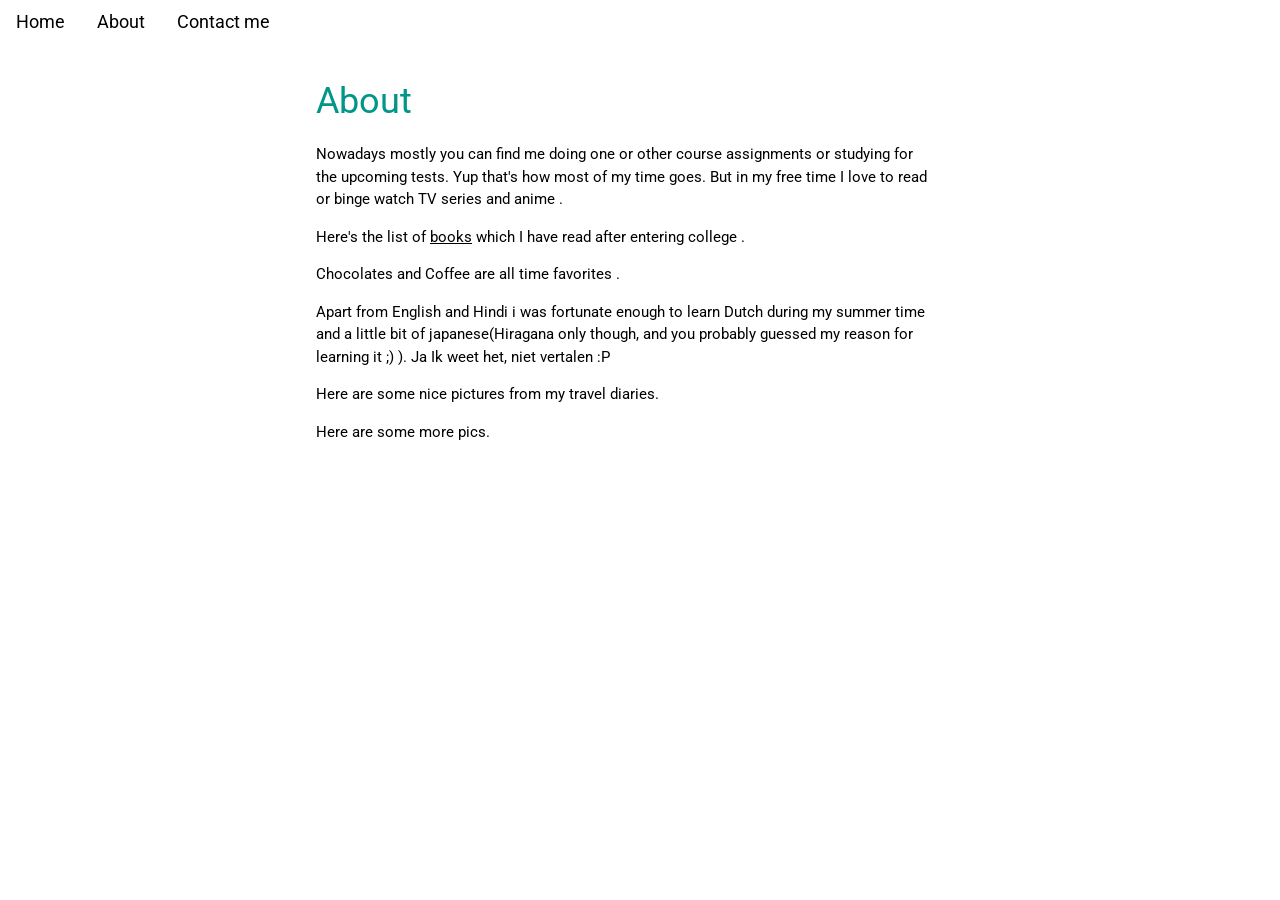
==== about.html @ 532520e4 "google analytics added" ====
<!DOCTYPE html>
<html lang="en">
  <!-- Global site tag (gtag.js) - Google Analytics -->
<script async src="https://www.googletagmanager.com/gtag/js?id=UA-132483902-1"></script>
<script>
  window.dataLayer = window.dataLayer || [];
  function gtag(){dataLayer.push(arguments);}
  gtag('js', new Date());

  gtag('config', 'UA-132483902-1');
</script>

<title>Aditya Jain | aditya0212jain</title>
<meta charset="UTF-8">
<meta name="viewport" content="width=device-width, initial-scale=1">
<link rel="stylesheet" href="https://www.w3schools.com/w3css/4/w3.css">
<link rel="stylesheet" href="https://www.w3schools.com/lib/w3-theme-black.css">
<link rel="stylesheet" href="https://fonts.googleapis.com/css?family=Roboto">
<link rel="stylesheet" href="https://cdnjs.cloudflare.com/ajax/libs/font-awesome/4.7.0/css/font-awesome.min.css">
<link rel="stylesheet" href="timeline.css">
<style>
html,body,h1,h2,h3,h4,h5,h6 {font-family: "Roboto", sans-serif;}
.w3-sidebar {
  z-index: 3;
  width: 250px;
  top: 43px;
  bottom: 0;
  height: inherit;
}
</style>
<body>

<!-- Navbar -->
<div class="w3-top">
        <div class="w3-bar w3-theme w3-top w3-left-align w3-large">
          <!-- <a class="w3-bar-item w3-button w3-right w3-hide-large w3-hover-white w3-large w3-theme-l1" href="javascript:void(0)" onclick="w3_open()"><i class="fa fa-bars"></i></a> -->
          <a class="w3-bar-item w3-button w3-hover-white" href="index.html">Home</a>
          <a class="w3-bar-item w3-button w3-hover-white" href="about.html">About</a>
          <a href="contact.html" class="w3-bar-item w3-button w3-hover-white">Contact me</a>
          <!---<a href="#" class="w3-bar-item w3-button w3-hide-small w3-hide-medium w3-hover-white">Clients</a>
          <a href="#" class="w3-bar-item w3-button w3-hide-small w3-hide-medium w3-hover-white">Partners</a>--->
        </div>
      </div>

<!-- Sidebar 
<nav class="w3-sidebar w3-bar-block w3-collapse w3-large w3-theme-l5 w3-animate-left" id="mySidebar">
  <a href="javascript:void(0)" onclick="w3_close()" class="w3-right w3-xlarge w3-padding-large w3-hover-black w3-hide-large" title="Close Menu">
    <i class="fa fa-remove"></i>
  </a>
  <h4 class="w3-bar-item"><b>Menu</b></h4>
  <a class="w3-bar-item w3-button w3-hover-black" href="#">Link</a>
  <a class="w3-bar-item w3-button w3-hover-black" href="#">Link</a>
  <a class="w3-bar-item w3-button w3-hover-black" href="#">Link</a>
  <a class="w3-bar-item w3-button w3-hover-black" href="#">Link</a>
</nav>
-->

<!-- Overlay effect when opening sidebar on small screens -->
<div class="w3-overlay w3-hide-large" onclick="w3_close()" style="cursor:pointer" title="close side menu" id="myOverlay"></div>

<!-- Main content: shift it to the right by 250 pixels when the sidebar is visible -->
<div class="w3-main" style="margin-left:300px">

  <div class="w3-row w3-padding-64">
    <div class="w3-twothird w3-container">
      <h1 class="w3-text-teal">About</h1>
    
      <!-- <img src="myimage.jpeg" style="width: 200px;height: 200px" > -->
        
      <p>Nowadays mostly you can find me doing one or other course assignments or studying for the upcoming tests.
           Yup that's how most of my time goes. But in my free time I love to read or binge watch TV series and anime .</p>
        <p>Here's the list of <a href="books.html">books</a> which I have read after entering college . </p>
        <P>Chocolates and Coffee are all time favorites .</P>
        <p>
                Apart from English and Hindi i was fortunate enough to learn Dutch during my summer time 
                and a little bit of japanese(Hiragana only though, and you probably guessed my reason for learning it ;) ). Ja Ik weet het, niet vertalen :P
        </p>
        <p>
                Here are some nice pictures from my travel diaries.
        </p>
        <p>
                Here are some more pics.
        </p>
    </div>
  </div>

  <!-- Pagination 
  <div class="w3-center w3-padding-32">
    <div class="w3-bar">
      <a class="w3-button w3-black" href="#">1</a>
      <a class="w3-button w3-hover-black" href="#">2</a>
      <a class="w3-button w3-hover-black" href="#">3</a>
      <a class="w3-button w3-hover-black" href="#">4</a>
      <a class="w3-button w3-hover-black" href="#">5</a>
      <a class="w3-button w3-hover-black" href="#">»</a>
    </div>
  </div>
  -->

<!-- END MAIN -->
</div>

<script>
// Get the Sidebar
var mySidebar = document.getElementById("mySidebar");

// Get the DIV with overlay effect
var overlayBg = document.getElementById("myOverlay");

// Toggle between showing and hiding the sidebar, and add overlay effect
function w3_open() {
  if (mySidebar.style.display === 'block') {
    mySidebar.style.display = 'none';
    overlayBg.style.display = "none";
  } else {
    mySidebar.style.display = 'block';
    overlayBg.style.display = "block";
  }
}

// Close the sidebar with the close button
function w3_close() {
  mySidebar.style.display = "none";
  overlayBg.style.display = "none";
}
</script>

</body>
</html>
---- timeline.css ----
.timeline {
    list-style: none;
    padding: 20px 0 20px;
    position: relative;
  }
  .timeline:before {
    top: 0;
    bottom: 0;
    position: absolute;
    content: " ";
    width: 3px;
    background-color: #eeeeee;
    left: 50%;
    margin-left: -1.5px;
  }
  .timeline > li {
    margin-bottom: 20px;
    position: relative;
  }
  .timeline > li:before,
  .timeline > li:after {
    content: " ";
    display: table;
  }
  .timeline > li:after {
    clear: both;
  }
  .timeline > li:before,
  .timeline > li:after {
    content: " ";
    display: table;
  }
  .timeline > li:after {
    clear: both;
  }
  .timeline > li > .timeline-panel {
    width: 46%;
    float: left;
    border: 1px solid #d4d4d4;
    border-radius: 2px;
    padding: 20px;
    position: relative;
    -webkit-box-shadow: 0 1px 6px rgba(0, 0, 0, 0.175);
    box-shadow: 0 1px 6px rgba(0, 0, 0, 0.175);
  }
  .timeline > li > .timeline-panel:before {
    position: absolute;
    top: 26px;
    right: -15px;
    display: inline-block;
    border-top: 15px solid transparent;
    border-left: 15px solid #ccc;
    border-right: 0 solid #ccc;
    border-bottom: 15px solid transparent;
    content: " ";
  }
  .timeline > li > .timeline-panel:after {
    position: absolute;
    top: 27px;
    right: -14px;
    display: inline-block;
    border-top: 14px solid transparent;
    border-left: 14px solid #fff;
    border-right: 0 solid #fff;
    border-bottom: 14px solid transparent;
    content: " ";
  }
  .timeline > li > .timeline-badge {
    color: #fff;
    width: 50px;
    height: 50px;
    line-height: 50px;
    font-size: 1.4em;
    text-align: center;
    position: absolute;
    top: 16px;
    left: 50%;
    margin-left: -25px;
    background-color: #999999;
    z-index: 100;
    border-top-right-radius: 50%;
    border-top-left-radius: 50%;
    border-bottom-right-radius: 50%;
    border-bottom-left-radius: 50%;
  }
  .timeline > li.timeline-inverted > .timeline-panel {
    float: right;
  }
  .timeline > li.timeline-inverted > .timeline-panel:before {
    border-left-width: 0;
    border-right-width: 15px;
    left: -15px;
    right: auto;
  }
  .timeline > li.timeline-inverted > .timeline-panel:after {
    border-left-width: 0;
    border-right-width: 14px;
    left: -14px;
    right: auto;
  }
  .timeline-badge.primary {
    background-color: #2e6da4 !important;
  }
  .timeline-badge.success {
    background-color: #3f903f !important;
  }
  .timeline-badge.warning {
    background-color: #f0ad4e !important;
  }
  .timeline-badge.danger {
    background-color: #d9534f !important;
  }
  .timeline-badge.info {
    background-color: #5bc0de !important;
  }
  .timeline-title {
    margin-top: 0;
    color: inherit;
  }
  .timeline-body > p,
  .timeline-body > ul {
    margin-bottom: 0;
  }
  .timeline-body > p + p {
    margin-top: 5px;
  }
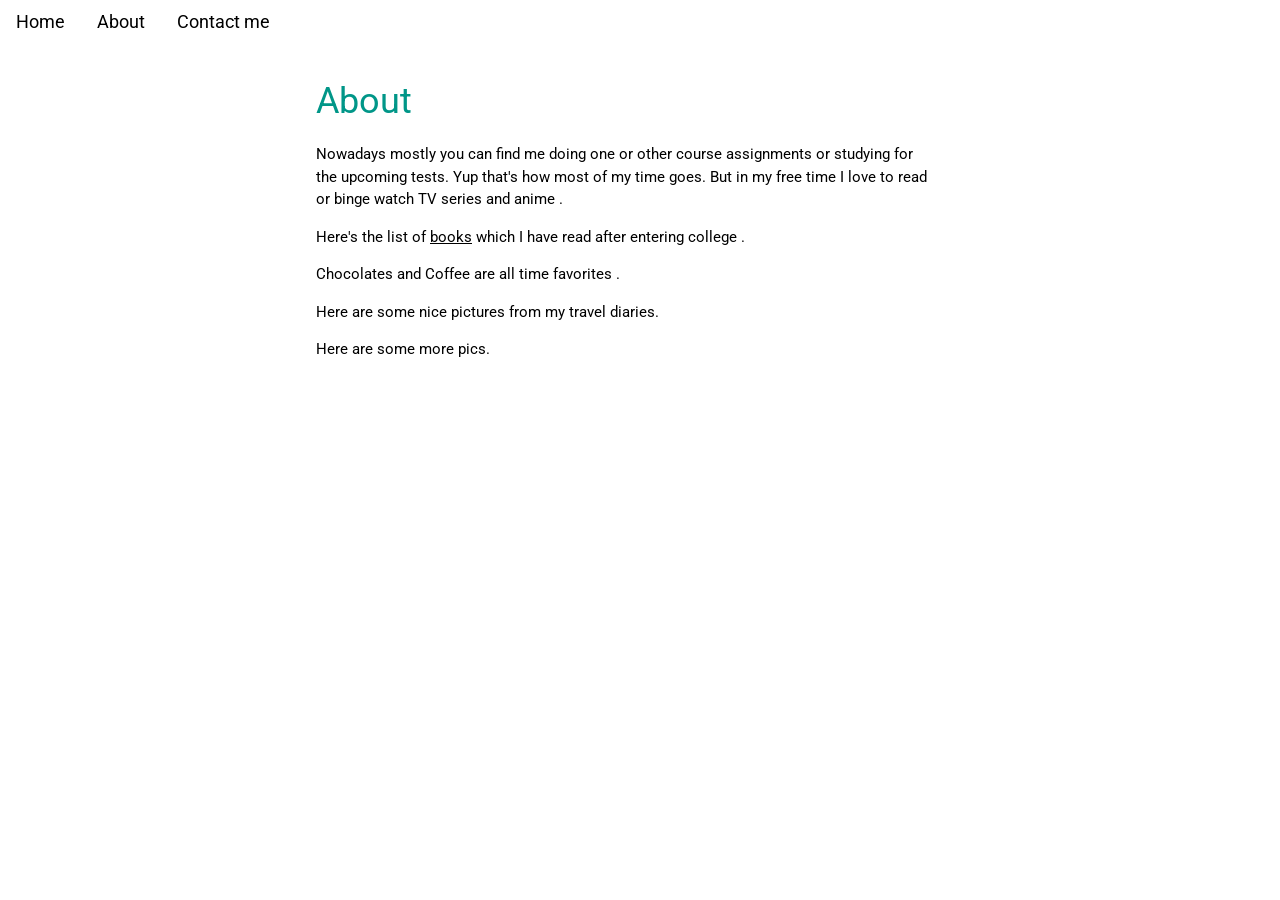
==== commit dbc2f8c1: "6thApril" ====
--- a/about.html
+++ b/about.html
@@ -72,10 +72,6 @@
         <p>Here's the list of <a href="books.html">books</a> which I have read after entering college . </p>
         <P>Chocolates and Coffee are all time favorites .</P>
         <p>
-                Apart from English and Hindi i was fortunate enough to learn Dutch during my summer time 
-                and a little bit of japanese(Hiragana only though, and you probably guessed my reason for learning it ;) ). Ja Ik weet het, niet vertalen :P
-        </p>
-        <p>
                 Here are some nice pictures from my travel diaries.
         </p>
         <p>
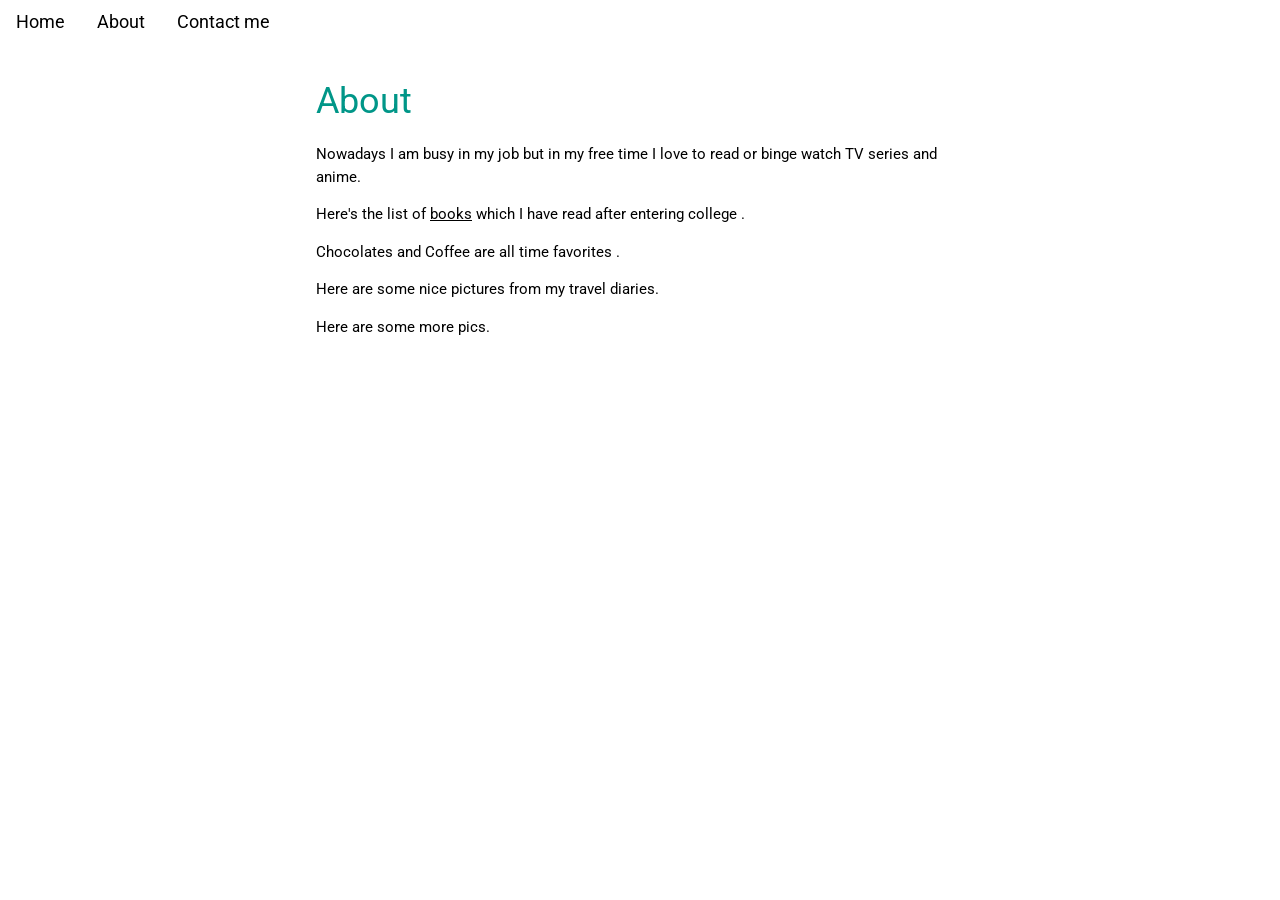
==== commit e780161b: "job update" ====
--- a/about.html
+++ b/about.html
@@ -67,8 +67,7 @@
     
       <!-- <img src="myimage.jpeg" style="width: 200px;height: 200px" > -->
         
-      <p>Nowadays mostly you can find me doing one or other course assignments or studying for the upcoming tests.
-           Yup that's how most of my time goes. But in my free time I love to read or binge watch TV series and anime .</p>
+      <p>Nowadays I am busy in my job but in my free time I love to read or binge watch TV series and anime.</p>
         <p>Here's the list of <a href="books.html">books</a> which I have read after entering college . </p>
         <P>Chocolates and Coffee are all time favorites .</P>
         <p>
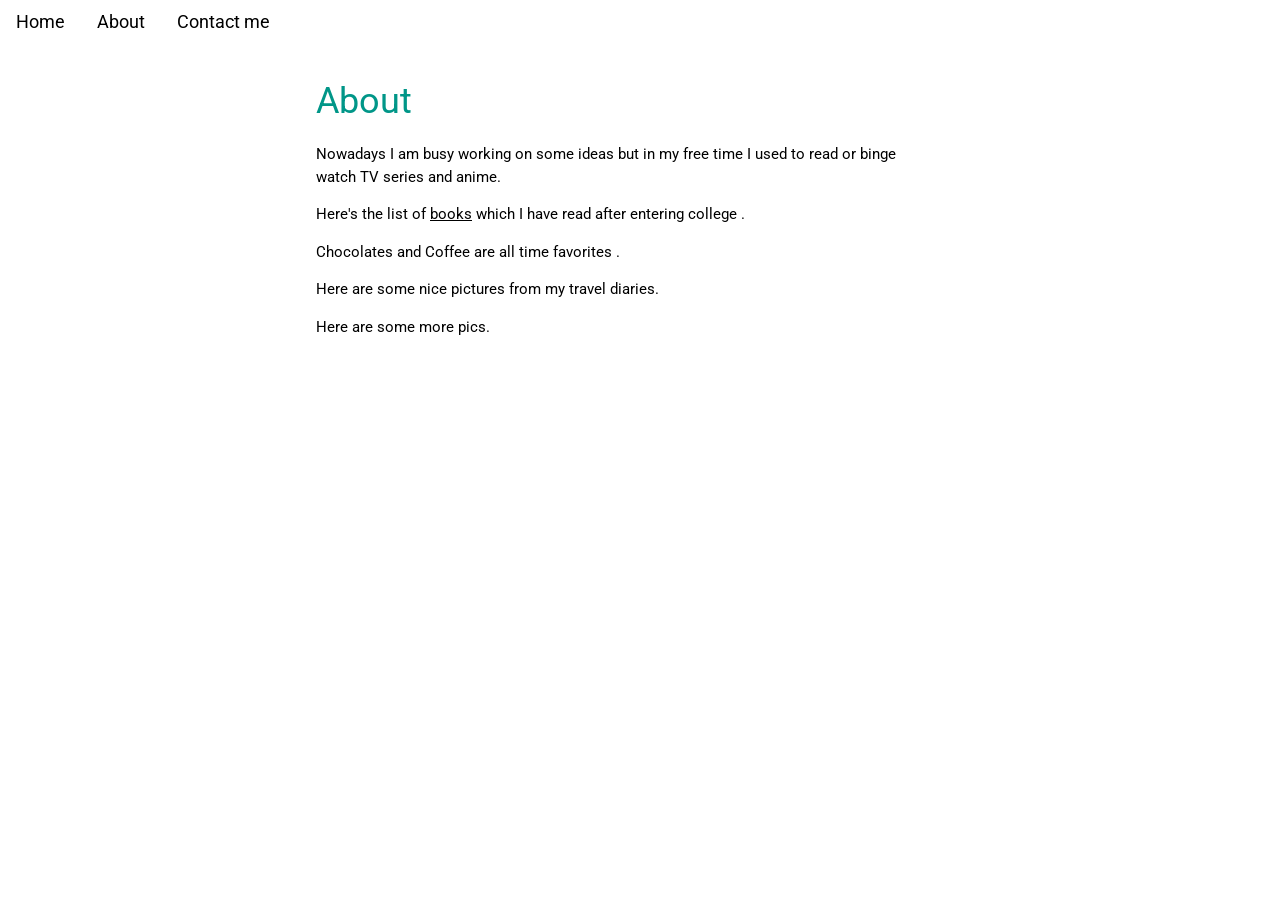
==== commit a6177b27: "updating after leaving job" ====
--- a/about.html
+++ b/about.html
@@ -67,7 +67,7 @@
     
       <!-- <img src="myimage.jpeg" style="width: 200px;height: 200px" > -->
         
-      <p>Nowadays I am busy in my job but in my free time I love to read or binge watch TV series and anime.</p>
+      <p>Nowadays I am busy working on some ideas but in my free time I used to read or binge watch TV series and anime.</p>
         <p>Here's the list of <a href="books.html">books</a> which I have read after entering college . </p>
         <P>Chocolates and Coffee are all time favorites .</P>
         <p>
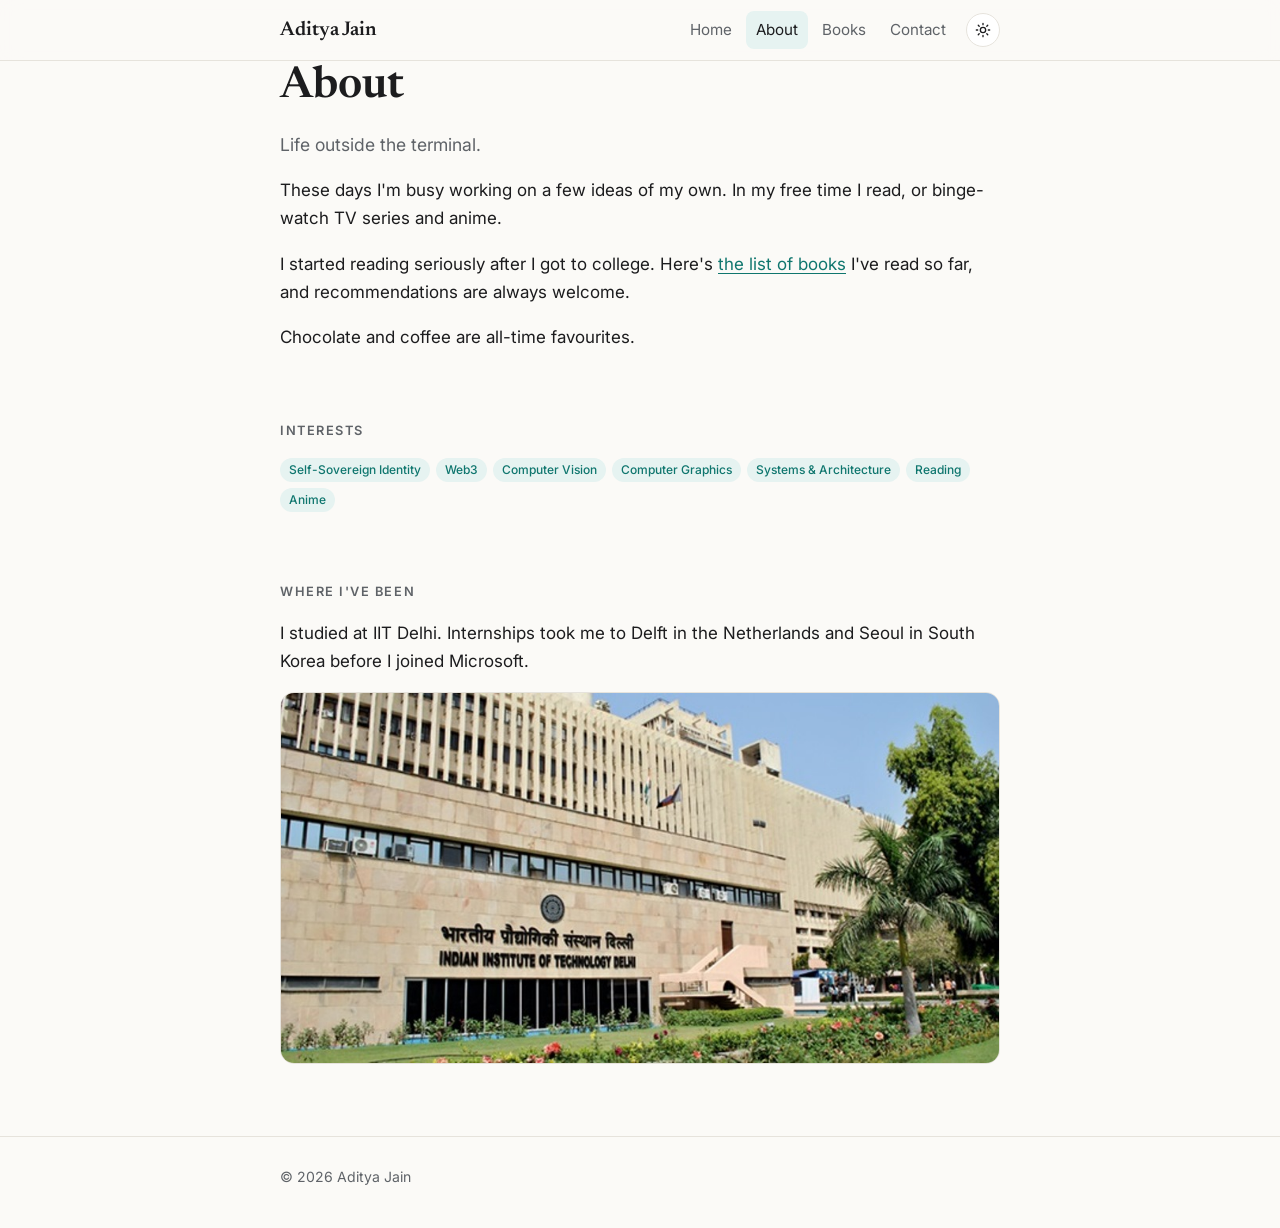
==== commit 4d66b17f: "Overhaul site with a modern, responsive design - Replace W3.CSS/Font Awesome with a single shared st" ====
--- a/about.html
+++ b/about.html
@@ -1,124 +1,73 @@
 <!DOCTYPE html>
 <html lang="en">
-  <!-- Global site tag (gtag.js) - Google Analytics -->
-<script async src="https://www.googletagmanager.com/gtag/js?id=UA-132483902-1"></script>
-<script>
-  window.dataLayer = window.dataLayer || [];
-  function gtag(){dataLayer.push(arguments);}
-  gtag('js', new Date());
+<head>
+  <meta charset="UTF-8">
+  <meta name="viewport" content="width=device-width, initial-scale=1">
+  <title>About — Aditya Jain</title>
+  <meta name="description" content="About Aditya Jain: interests, reading and the things outside of work.">
+  <meta property="og:title" content="About — Aditya Jain">
+  <meta property="og:description" content="About Aditya Jain: interests, reading and the things outside of work.">
+  <meta property="og:image" content="https://aditya0212jain.github.io/myimage.jpeg">
+  <meta property="og:type" content="website">
+  <link rel="icon" href="data:image/svg+xml,<svg xmlns='http://www.w3.org/2000/svg' viewBox='0 0 100 100'><rect width='100' height='100' rx='22' fill='%230f766e'/><text x='50' y='68' font-size='54' text-anchor='middle' fill='white' font-family='Georgia,serif'>AJ</text></svg>">
+  <link rel="preconnect" href="https://fonts.googleapis.com">
+  <link rel="preconnect" href="https://fonts.gstatic.com" crossorigin>
+  <link rel="stylesheet" href="https://fonts.googleapis.com/css2?family=Inter:wght@400;500;600&family=Newsreader:opsz,wght@6..72,500;6..72,600&display=swap">
+  <link rel="stylesheet" href="style.css">
+  <script src="theme.js"></script>
+</head>
+<body>
+<a class="skip" href="#main">Skip to content</a>
 
-  gtag('config', 'UA-132483902-1');
-</script>
+<header class="site-header">
+  <div class="wrap">
+    <a class="brand" href="index.html"><span class="full">Aditya Jain</span><span class="short" aria-hidden="true">AJ</span></a>
+    <nav class="nav" aria-label="Main">
+      <a href="index.html">Home</a>
+      <a href="about.html" aria-current="page">About</a>
+      <a href="books.html">Books</a>
+      <a href="contact.html">Contact</a>
+      <button class="theme-toggle" type="button" aria-label="Toggle dark mode">
+        <svg class="sun" viewBox="0 0 24 24" fill="none" stroke="currentColor" stroke-width="2" stroke-linecap="round"><circle cx="12" cy="12" r="4"/><path d="M12 2v2M12 20v2M4.9 4.9l1.4 1.4M17.7 17.7l1.4 1.4M2 12h2M20 12h2M4.9 19.1l1.4-1.4M17.7 6.3l1.4-1.4"/></svg>
+        <svg class="moon" viewBox="0 0 24 24" fill="none" stroke="currentColor" stroke-width="2" stroke-linecap="round" stroke-linejoin="round"><path d="M21 12.8A9 9 0 1 1 11.2 3a7 7 0 0 0 9.8 9.8z"/></svg>
+      </button>
+    </nav>
+  </div>
+</header>
 
-<title>Aditya Jain | aditya0212jain</title>
-<meta charset="UTF-8">
-<meta name="viewport" content="width=device-width, initial-scale=1">
-<link rel="stylesheet" href="https://www.w3schools.com/w3css/4/w3.css">
-<link rel="stylesheet" href="https://www.w3schools.com/lib/w3-theme-black.css">
-<link rel="stylesheet" href="https://fonts.googleapis.com/css?family=Roboto">
-<link rel="stylesheet" href="https://cdnjs.cloudflare.com/ajax/libs/font-awesome/4.7.0/css/font-awesome.min.css">
-<link rel="stylesheet" href="timeline.css">
-<style>
-html,body,h1,h2,h3,h4,h5,h6 {font-family: "Roboto", sans-serif;}
-.w3-sidebar {
-  z-index: 3;
-  width: 250px;
-  top: 43px;
-  bottom: 0;
-  height: inherit;
-}
-</style>
-<body>
+<main id="main" class="wrap">
 
-<!-- Navbar -->
-<div class="w3-top">
-        <div class="w3-bar w3-theme w3-top w3-left-align w3-large">
-          <!-- <a class="w3-bar-item w3-button w3-right w3-hide-large w3-hover-white w3-large w3-theme-l1" href="javascript:void(0)" onclick="w3_open()"><i class="fa fa-bars"></i></a> -->
-          <a class="w3-bar-item w3-button w3-hover-white" href="index.html">Home</a>
-          <a class="w3-bar-item w3-button w3-hover-white" href="about.html">About</a>
-          <a href="contact.html" class="w3-bar-item w3-button w3-hover-white">Contact me</a>
-          <!---<a href="#" class="w3-bar-item w3-button w3-hide-small w3-hide-medium w3-hover-white">Clients</a>
-          <a href="#" class="w3-bar-item w3-button w3-hide-small w3-hide-medium w3-hover-white">Partners</a>--->
-        </div>
-      </div>
+  <section>
+    <h1 class="page-title">About</h1>
+    <p class="lead">Life outside the terminal.</p>
+    <p>These days I'm busy working on a few ideas of my own. In my free time I read, or binge-watch TV series and anime.</p>
+    <p>I started reading seriously after I got to college. Here's <a href="books.html">the list of books</a> I've read so far, and recommendations are always welcome.</p>
+    <p>Chocolate and coffee are all-time favourites.</p>
+  </section>
 
-<!-- Sidebar 
-<nav class="w3-sidebar w3-bar-block w3-collapse w3-large w3-theme-l5 w3-animate-left" id="mySidebar">
-  <a href="javascript:void(0)" onclick="w3_close()" class="w3-right w3-xlarge w3-padding-large w3-hover-black w3-hide-large" title="Close Menu">
-    <i class="fa fa-remove"></i>
-  </a>
-  <h4 class="w3-bar-item"><b>Menu</b></h4>
-  <a class="w3-bar-item w3-button w3-hover-black" href="#">Link</a>
-  <a class="w3-bar-item w3-button w3-hover-black" href="#">Link</a>
-  <a class="w3-bar-item w3-button w3-hover-black" href="#">Link</a>
-  <a class="w3-bar-item w3-button w3-hover-black" href="#">Link</a>
-</nav>
--->
+  <section>
+    <h2 class="section-title">Interests</h2>
+    <div class="tags">
+      <span class="tag">Self-Sovereign Identity</span>
+      <span class="tag">Web3</span>
+      <span class="tag">Computer Vision</span>
+      <span class="tag">Computer Graphics</span>
+      <span class="tag">Systems &amp; Architecture</span>
+      <span class="tag">Reading</span>
+      <span class="tag">Anime</span>
+    </div>
+  </section>
 
-<!-- Overlay effect when opening sidebar on small screens -->
-<div class="w3-overlay w3-hide-large" onclick="w3_close()" style="cursor:pointer" title="close side menu" id="myOverlay"></div>
+  <section>
+    <h2 class="section-title">Where I've been</h2>
+    <p>I studied at IIT Delhi. Internships took me to Delft in the Netherlands and Seoul in South Korea before I joined Microsoft.</p>
+    <img src="IIT-Delhi.jpg" alt="IIT Delhi campus" style="border-radius: var(--radius); border: 1px solid var(--border);" loading="lazy">
+  </section>
 
-<!-- Main content: shift it to the right by 250 pixels when the sidebar is visible -->
-<div class="w3-main" style="margin-left:300px">
+</main>
 
-  <div class="w3-row w3-padding-64">
-    <div class="w3-twothird w3-container">
-      <h1 class="w3-text-teal">About</h1>
-    
-      <!-- <img src="myimage.jpeg" style="width: 200px;height: 200px" > -->
-        
-      <p>Nowadays I am busy working on some ideas but in my free time I used to read or binge watch TV series and anime.</p>
-        <p>Here's the list of <a href="books.html">books</a> which I have read after entering college . </p>
-        <P>Chocolates and Coffee are all time favorites .</P>
-        <p>
-                Here are some nice pictures from my travel diaries.
-        </p>
-        <p>
-                Here are some more pics.
-        </p>
-    </div>
-  </div>
-
-  <!-- Pagination 
-  <div class="w3-center w3-padding-32">
-    <div class="w3-bar">
-      <a class="w3-button w3-black" href="#">1</a>
-      <a class="w3-button w3-hover-black" href="#">2</a>
-      <a class="w3-button w3-hover-black" href="#">3</a>
-      <a class="w3-button w3-hover-black" href="#">4</a>
-      <a class="w3-button w3-hover-black" href="#">5</a>
-      <a class="w3-button w3-hover-black" href="#">»</a>
-    </div>
-  </div>
-  -->
-
-<!-- END MAIN -->
-</div>
-
-<script>
-// Get the Sidebar
-var mySidebar = document.getElementById("mySidebar");
-
-// Get the DIV with overlay effect
-var overlayBg = document.getElementById("myOverlay");
-
-// Toggle between showing and hiding the sidebar, and add overlay effect
-function w3_open() {
-  if (mySidebar.style.display === 'block') {
-    mySidebar.style.display = 'none';
-    overlayBg.style.display = "none";
-  } else {
-    mySidebar.style.display = 'block';
-    overlayBg.style.display = "block";
-  }
-}
-
-// Close the sidebar with the close button
-function w3_close() {
-  mySidebar.style.display = "none";
-  overlayBg.style.display = "none";
-}
-</script>
-
+<footer class="site-footer">
+  <div class="wrap">© <span id="year">2026</span> Aditya Jain</div>
+</footer>
 </body>
 </html>
--- a/style.css
+++ b/style.css
@@ -0,0 +1,234 @@
+/* ---------- Tokens ---------- */
+:root {
+  --bg: #fbfaf7;
+  --surface: #ffffff;
+  --text: #1c1c1e;
+  --muted: #5f6368;
+  --border: #e6e3dc;
+  --accent: #0f766e;
+  --accent-soft: #e6f3f1;
+  --shadow: 0 1px 2px rgba(0, 0, 0, .04), 0 4px 16px rgba(0, 0, 0, .04);
+  --radius: 14px;
+  --max: 760px;
+  --serif: "Newsreader", Georgia, serif;
+  --sans: "Inter", system-ui, -apple-system, "Segoe UI", Roboto, sans-serif;
+  color-scheme: light;
+}
+
+@media (prefers-color-scheme: dark) {
+  :root:not([data-theme="light"]) {
+    --bg: #111213;
+    --surface: #18191b;
+    --text: #ececec;
+    --muted: #9aa0a6;
+    --border: #2a2c2f;
+    --accent: #5eead4;
+    --accent-soft: #15302d;
+    --shadow: none;
+    color-scheme: dark;
+  }
+}
+
+:root[data-theme="dark"] {
+  --bg: #111213;
+  --surface: #18191b;
+  --text: #ececec;
+  --muted: #9aa0a6;
+  --border: #2a2c2f;
+  --accent: #5eead4;
+  --accent-soft: #15302d;
+  --shadow: none;
+  color-scheme: dark;
+}
+
+/* ---------- Base ---------- */
+*, *::before, *::after { box-sizing: border-box; }
+
+html { scroll-behavior: smooth; }
+
+body {
+  margin: 0;
+  background: var(--bg);
+  color: var(--text);
+  font: 400 17px/1.65 var(--sans);
+  -webkit-font-smoothing: antialiased;
+}
+
+a { color: var(--accent); text-decoration-thickness: 1px; text-underline-offset: 3px; }
+a:hover { text-decoration-thickness: 2px; }
+
+h1, h2, h3 { font-family: var(--serif); font-weight: 600; line-height: 1.2; margin: 0; }
+
+img { max-width: 100%; display: block; }
+
+.wrap { max-width: var(--max); margin: 0 auto; padding: 0 20px; }
+
+.skip {
+  position: absolute; left: -999px; top: 8px;
+  background: var(--surface); padding: 8px 12px; border-radius: 8px;
+}
+.skip:focus { left: 8px; z-index: 100; }
+
+/* ---------- Header ---------- */
+.site-header {
+  position: sticky; top: 0; z-index: 10;
+  background: color-mix(in srgb, var(--bg) 85%, transparent);
+  backdrop-filter: blur(10px);
+  -webkit-backdrop-filter: blur(10px);
+  border-bottom: 1px solid var(--border);
+}
+.site-header .wrap {
+  display: flex; align-items: center; justify-content: space-between;
+  height: 60px; gap: 12px;
+}
+.brand {
+  font-family: var(--serif); font-size: 1.25rem; font-weight: 600;
+  color: var(--text); text-decoration: none; white-space: nowrap;
+}
+.brand .short { display: none; }
+.nav { display: flex; align-items: center; gap: 4px; }
+.nav a {
+  color: var(--muted); text-decoration: none; font-size: .95rem;
+  padding: 6px 10px; border-radius: 8px;
+}
+.nav a:hover, .nav a[aria-current="page"] { color: var(--text); background: var(--accent-soft); }
+
+.theme-toggle {
+  border: 1px solid var(--border); background: var(--surface); color: var(--text);
+  width: 34px; height: 34px; border-radius: 50%; cursor: pointer;
+  display: grid; place-items: center; margin-left: 6px; padding: 0;
+}
+.theme-toggle svg { width: 16px; height: 16px; }
+.theme-toggle .moon { display: none; }
+:root[data-theme="dark"] .theme-toggle .sun { display: none; }
+:root[data-theme="dark"] .theme-toggle .moon { display: block; }
+@media (prefers-color-scheme: dark) {
+  :root:not([data-theme="light"]) .theme-toggle .sun { display: none; }
+  :root:not([data-theme="light"]) .theme-toggle .moon { display: block; }
+}
+
+/* ---------- Sections ---------- */
+main { padding: 56px 0 24px; }
+section { margin-bottom: 72px; scroll-margin-top: 80px; }
+.section-title {
+  font-size: .8rem; font-family: var(--sans); font-weight: 600;
+  letter-spacing: .12em; text-transform: uppercase; color: var(--muted);
+  margin-bottom: 20px;
+}
+.page-title { font-size: clamp(2rem, 6vw, 2.75rem); margin-bottom: 16px; }
+.lead { font-size: 1.1rem; color: var(--muted); margin-top: 0; }
+
+/* ---------- Hero ---------- */
+.hero { display: grid; grid-template-columns: 140px 1fr; gap: 32px; align-items: center; }
+.avatar {
+  width: 140px; height: 140px; border-radius: 50%; object-fit: cover;
+  border: 3px solid var(--surface); box-shadow: var(--shadow);
+}
+.hero h1 { font-size: clamp(2.25rem, 7vw, 3.25rem); letter-spacing: -.01em; }
+.hero .tagline { color: var(--muted); margin: 6px 0 0; font-size: 1.05rem; }
+
+.bio p { margin: 0 0 1em; }
+
+.actions { display: flex; flex-wrap: wrap; gap: 10px; margin-top: 24px; }
+.btn {
+  display: inline-flex; align-items: center; gap: 8px;
+  padding: 9px 16px; border-radius: 999px; font-size: .95rem; font-weight: 500;
+  text-decoration: none; border: 1px solid var(--border);
+  color: var(--text); background: var(--surface);
+}
+.btn:hover { border-color: var(--accent); }
+.btn.primary { background: var(--accent); border-color: var(--accent); color: var(--bg); }
+.btn.primary:hover { opacity: .9; }
+
+.socials { display: flex; gap: 6px; margin-top: 20px; }
+.socials a {
+  width: 38px; height: 38px; border-radius: 50%;
+  display: grid; place-items: center; color: var(--muted);
+  border: 1px solid var(--border);
+}
+.socials a:hover { color: var(--accent); border-color: var(--accent); }
+.socials svg { width: 17px; height: 17px; fill: currentColor; }
+
+/* ---------- Timeline ---------- */
+.timeline { list-style: none; margin: 0; padding: 0; position: relative; }
+.timeline::before {
+  content: ""; position: absolute; left: 6px; top: 8px; bottom: 8px;
+  width: 2px; background: var(--border);
+}
+.timeline li { position: relative; padding-left: 32px; margin-bottom: 28px; }
+.timeline li:last-child { margin-bottom: 0; }
+.timeline li::before {
+  content: ""; position: absolute; left: 0; top: 7px;
+  width: 14px; height: 14px; border-radius: 50%;
+  background: var(--bg); border: 2px solid var(--accent);
+}
+.timeline .role { font-weight: 600; }
+.timeline .org { color: var(--text); }
+.timeline .when { display: block; color: var(--muted); font-size: .9rem; }
+.timeline .desc { color: var(--muted); margin: 4px 0 0; font-size: .95rem; }
+
+/* ---------- Cards ---------- */
+.cards { display: grid; grid-template-columns: repeat(2, 1fr); gap: 16px; }
+.card {
+  background: var(--surface); border: 1px solid var(--border);
+  border-radius: var(--radius); padding: 20px; box-shadow: var(--shadow);
+  display: flex; flex-direction: column;
+  transition: transform .15s ease, border-color .15s ease;
+}
+.card:hover { transform: translateY(-2px); border-color: var(--accent); }
+.card h3 { font-size: 1.2rem; margin-bottom: 6px; }
+.card p { color: var(--muted); font-size: .95rem; margin: 0 0 14px; flex: 1; }
+.tags { display: flex; flex-wrap: wrap; gap: 6px; margin-bottom: 14px; }
+.tag {
+  font-size: .75rem; padding: 2px 9px; border-radius: 999px;
+  background: var(--accent-soft); color: var(--accent); font-weight: 500;
+}
+.links { display: flex; gap: 14px; font-size: .9rem; font-weight: 500; }
+
+/* ---------- Lists ---------- */
+.list { list-style: none; padding: 0; margin: 0; }
+.list li { padding: 14px 0; border-bottom: 1px solid var(--border); }
+.list li:first-child { border-top: 1px solid var(--border); }
+.list .meta { color: var(--muted); font-size: .9rem; }
+
+.books { columns: 2; column-gap: 32px; }
+.books li { break-inside: avoid; padding: 10px 0; }
+.books .author { display: block; color: var(--muted); font-size: .88rem; }
+
+/* ---------- Contact ---------- */
+.contact-box {
+  background: var(--surface); border: 1px solid var(--border);
+  border-radius: var(--radius); padding: 28px; box-shadow: var(--shadow);
+}
+.contact-box p { margin-top: 0; }
+
+/* ---------- Footer ---------- */
+.site-footer {
+  border-top: 1px solid var(--border); color: var(--muted);
+  font-size: .88rem; padding: 28px 0 40px;
+}
+
+/* ---------- Responsive ---------- */
+@media (max-width: 640px) {
+  body { font-size: 16px; }
+  main { padding-top: 36px; }
+  section { margin-bottom: 56px; }
+  .hero { grid-template-columns: 1fr; gap: 20px; }
+  .avatar { width: 112px; height: 112px; }
+  .cards { grid-template-columns: 1fr; }
+  .books { columns: 1; }
+  .nav a { padding: 6px 7px; font-size: .9rem; }
+  .brand { font-size: 1.1rem; }
+}
+
+@media (max-width: 420px) {
+  .brand .full { display: none; }
+  .brand .short { display: inline; }
+  .nav { gap: 0; }
+}
+
+@media (prefers-reduced-motion: reduce) {
+  html { scroll-behavior: auto; }
+  .card { transition: none; }
+  .card:hover { transform: none; }
+}
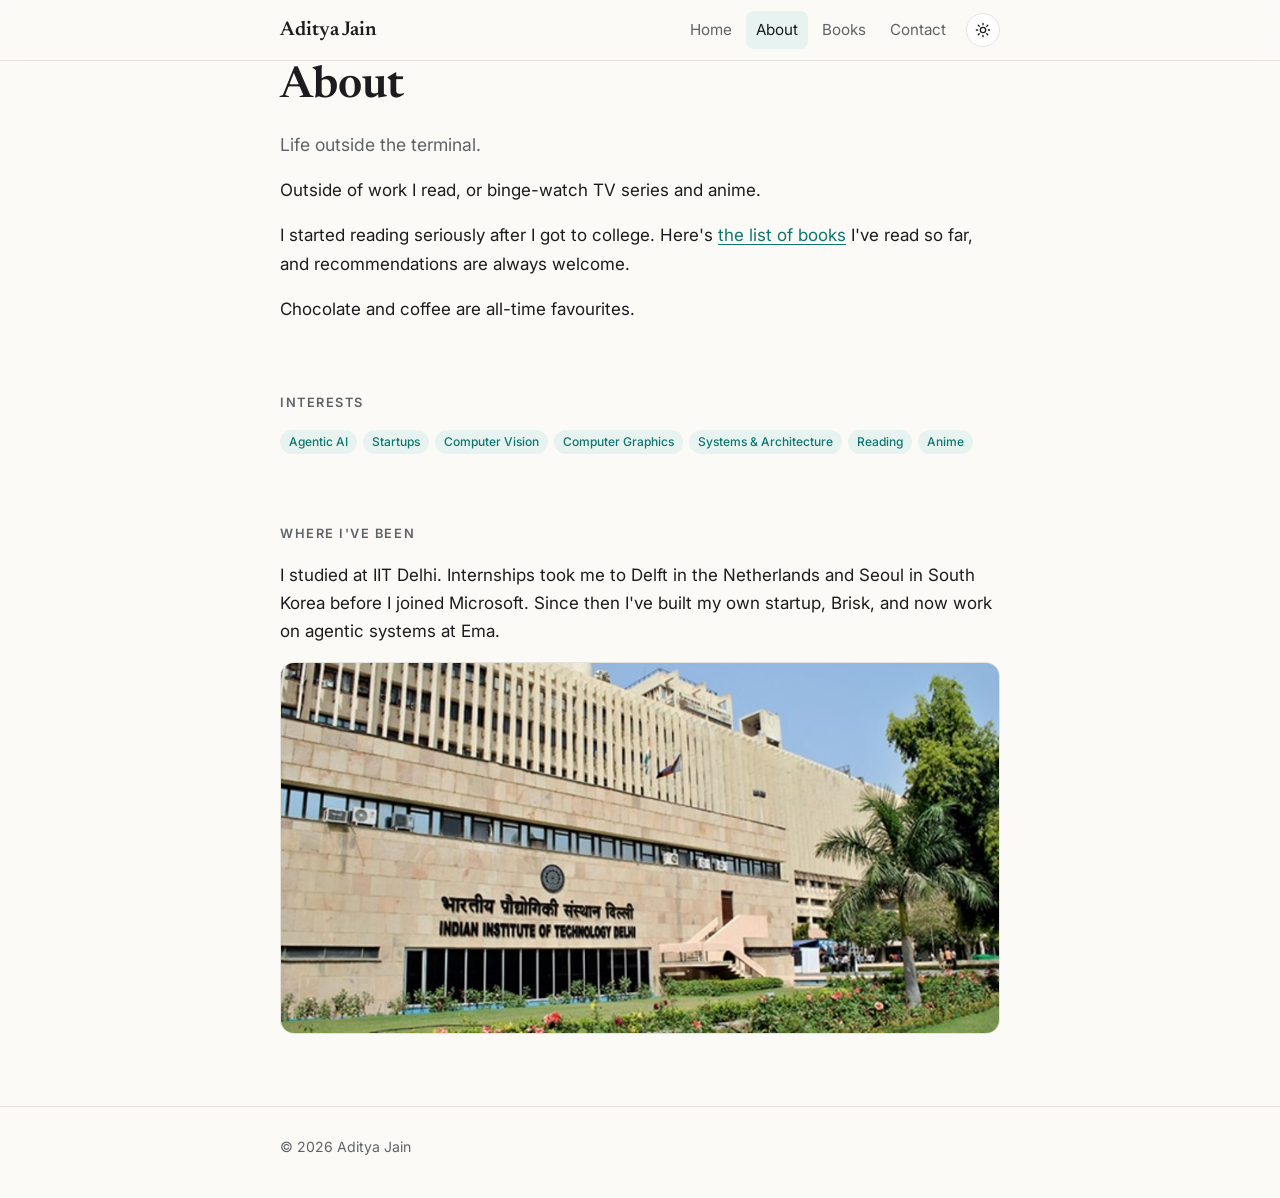
==== commit d193c0b6: "Remove photo and add Brisk and Ema to career history - Drop the portrait from the hero, Open Graph t" ====
--- a/about.html
+++ b/about.html
@@ -7,7 +7,6 @@
   <meta name="description" content="About Aditya Jain: interests, reading and the things outside of work.">
   <meta property="og:title" content="About — Aditya Jain">
   <meta property="og:description" content="About Aditya Jain: interests, reading and the things outside of work.">
-  <meta property="og:image" content="https://aditya0212jain.github.io/myimage.jpeg">
   <meta property="og:type" content="website">
   <link rel="icon" href="data:image/svg+xml,<svg xmlns='http://www.w3.org/2000/svg' viewBox='0 0 100 100'><rect width='100' height='100' rx='22' fill='%230f766e'/><text x='50' y='68' font-size='54' text-anchor='middle' fill='white' font-family='Georgia,serif'>AJ</text></svg>">
   <link rel="preconnect" href="https://fonts.googleapis.com">
@@ -40,7 +39,7 @@
   <section>
     <h1 class="page-title">About</h1>
     <p class="lead">Life outside the terminal.</p>
-    <p>These days I'm busy working on a few ideas of my own. In my free time I read, or binge-watch TV series and anime.</p>
+    <p>Outside of work I read, or binge-watch TV series and anime.</p>
     <p>I started reading seriously after I got to college. Here's <a href="books.html">the list of books</a> I've read so far, and recommendations are always welcome.</p>
     <p>Chocolate and coffee are all-time favourites.</p>
   </section>
@@ -48,8 +47,8 @@
   <section>
     <h2 class="section-title">Interests</h2>
     <div class="tags">
-      <span class="tag">Self-Sovereign Identity</span>
-      <span class="tag">Web3</span>
+      <span class="tag">Agentic AI</span>
+      <span class="tag">Startups</span>
       <span class="tag">Computer Vision</span>
       <span class="tag">Computer Graphics</span>
       <span class="tag">Systems &amp; Architecture</span>
@@ -60,7 +59,7 @@
 
   <section>
     <h2 class="section-title">Where I've been</h2>
-    <p>I studied at IIT Delhi. Internships took me to Delft in the Netherlands and Seoul in South Korea before I joined Microsoft.</p>
+    <p>I studied at IIT Delhi. Internships took me to Delft in the Netherlands and Seoul in South Korea before I joined Microsoft. Since then I've built my own startup, Brisk, and now work on agentic systems at Ema.</p>
     <img src="IIT-Delhi.jpg" alt="IIT Delhi campus" style="border-radius: var(--radius); border: 1px solid var(--border);" loading="lazy">
   </section>
 
--- a/style.css
+++ b/style.css
@@ -119,13 +119,9 @@
 .lead { font-size: 1.1rem; color: var(--muted); margin-top: 0; }
 
 /* ---------- Hero ---------- */
-.hero { display: grid; grid-template-columns: 140px 1fr; gap: 32px; align-items: center; }
-.avatar {
-  width: 140px; height: 140px; border-radius: 50%; object-fit: cover;
-  border: 3px solid var(--surface); box-shadow: var(--shadow);
-}
+.hero { margin-bottom: 32px; }
 .hero h1 { font-size: clamp(2.25rem, 7vw, 3.25rem); letter-spacing: -.01em; }
-.hero .tagline { color: var(--muted); margin: 6px 0 0; font-size: 1.05rem; }
+.hero .tagline { color: var(--muted); margin: 10px 0 0; font-size: 1.1rem; }
 
 .bio p { margin: 0 0 1em; }
 
@@ -213,8 +209,6 @@
   body { font-size: 16px; }
   main { padding-top: 36px; }
   section { margin-bottom: 56px; }
-  .hero { grid-template-columns: 1fr; gap: 20px; }
-  .avatar { width: 112px; height: 112px; }
   .cards { grid-template-columns: 1fr; }
   .books { columns: 1; }
   .nav a { padding: 6px 7px; font-size: .9rem; }
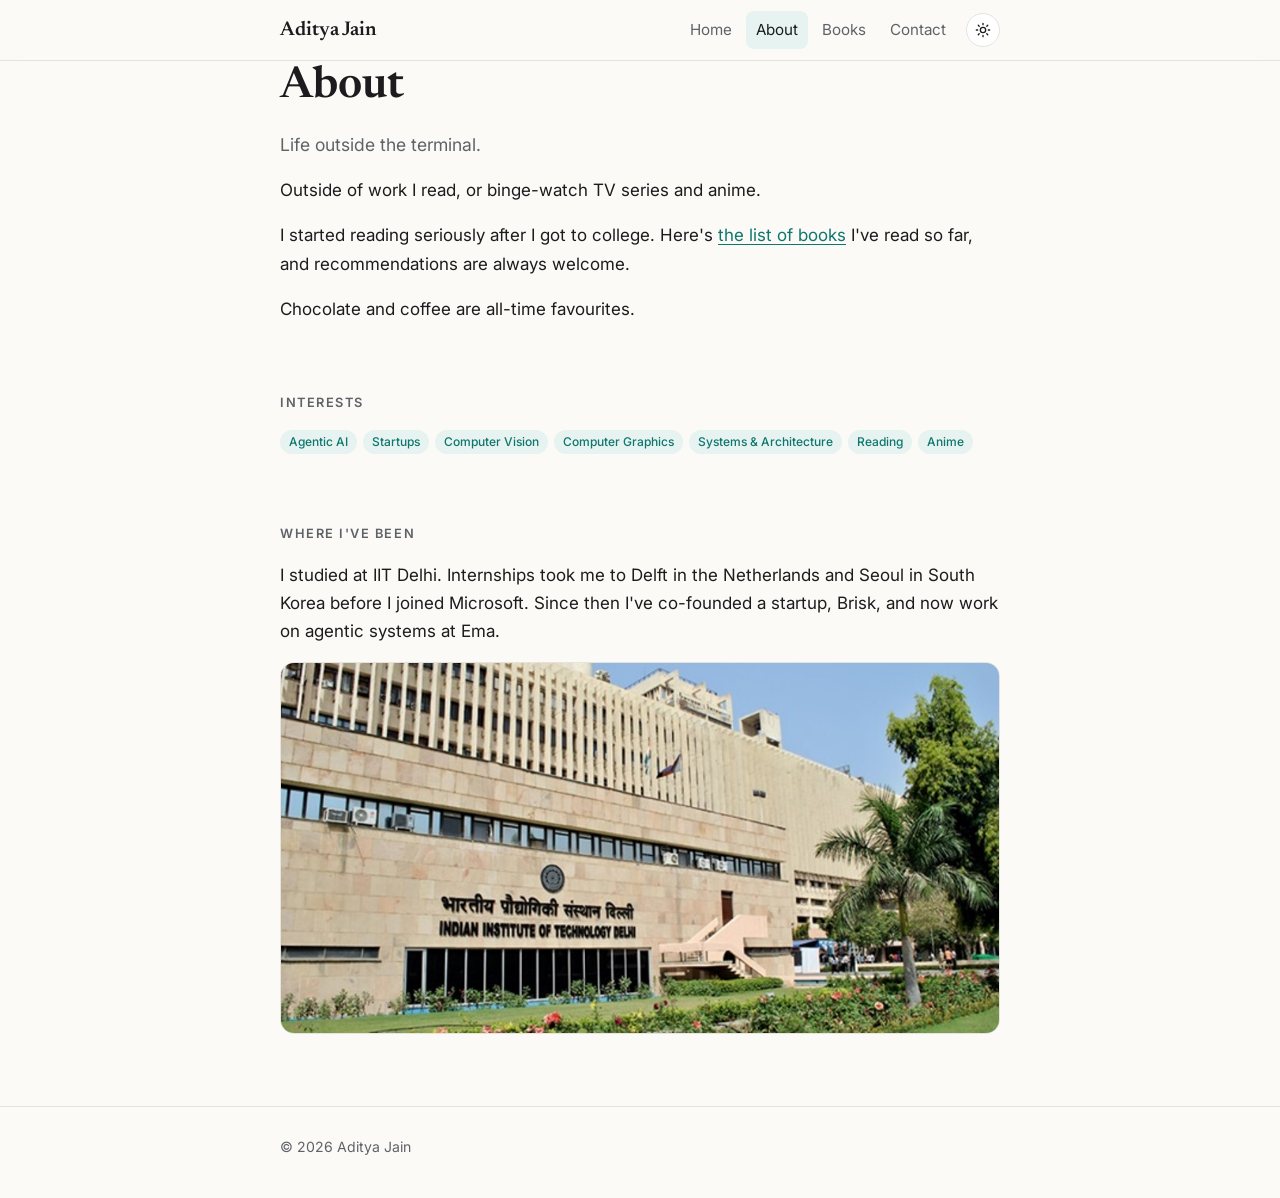
==== commit 7ea2b549: "Describe Brisk role as co-founder Co-Authored-By: Claude Opus 5.5 <noreply@anthropic.com> Claude-Ses" ====
--- a/about.html
+++ b/about.html
@@ -59,7 +59,7 @@
 
   <section>
     <h2 class="section-title">Where I've been</h2>
-    <p>I studied at IIT Delhi. Internships took me to Delft in the Netherlands and Seoul in South Korea before I joined Microsoft. Since then I've built my own startup, Brisk, and now work on agentic systems at Ema.</p>
+    <p>I studied at IIT Delhi. Internships took me to Delft in the Netherlands and Seoul in South Korea before I joined Microsoft. Since then I've co-founded a startup, Brisk, and now work on agentic systems at Ema.</p>
     <img src="IIT-Delhi.jpg" alt="IIT Delhi campus" style="border-radius: var(--radius); border: 1px solid var(--border);" loading="lazy">
   </section>
 
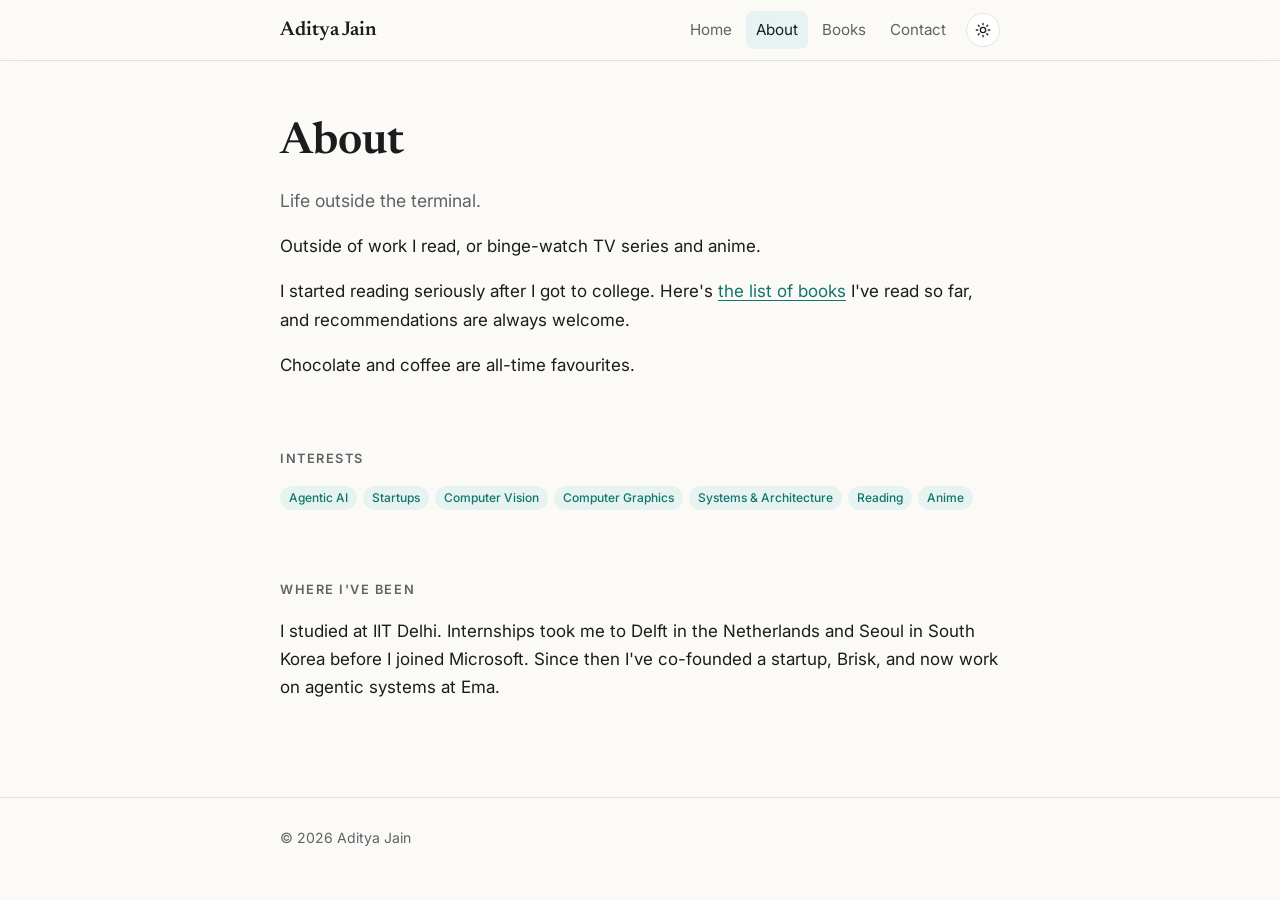
==== commit 3ef18484: "Remove IIT Delhi campus image from About page Co-Authored-By: Claude Opus 5.5 <noreply@anthropic.com" ====
--- a/about.html
+++ b/about.html
@@ -60,7 +60,6 @@
   <section>
     <h2 class="section-title">Where I've been</h2>
     <p>I studied at IIT Delhi. Internships took me to Delft in the Netherlands and Seoul in South Korea before I joined Microsoft. Since then I've co-founded a startup, Brisk, and now work on agentic systems at Ema.</p>
-    <img src="IIT-Delhi.jpg" alt="IIT Delhi campus" style="border-radius: var(--radius); border: 1px solid var(--border);" loading="lazy">
   </section>
 
 </main>
--- a/style.css
+++ b/style.css
@@ -61,7 +61,7 @@
 
 img { max-width: 100%; display: block; }
 
-.wrap { max-width: var(--max); margin: 0 auto; padding: 0 20px; }
+.wrap { max-width: var(--max); margin: 0 auto; padding-left: 20px; padding-right: 20px; }
 
 .skip {
   position: absolute; left: -999px; top: 8px;
